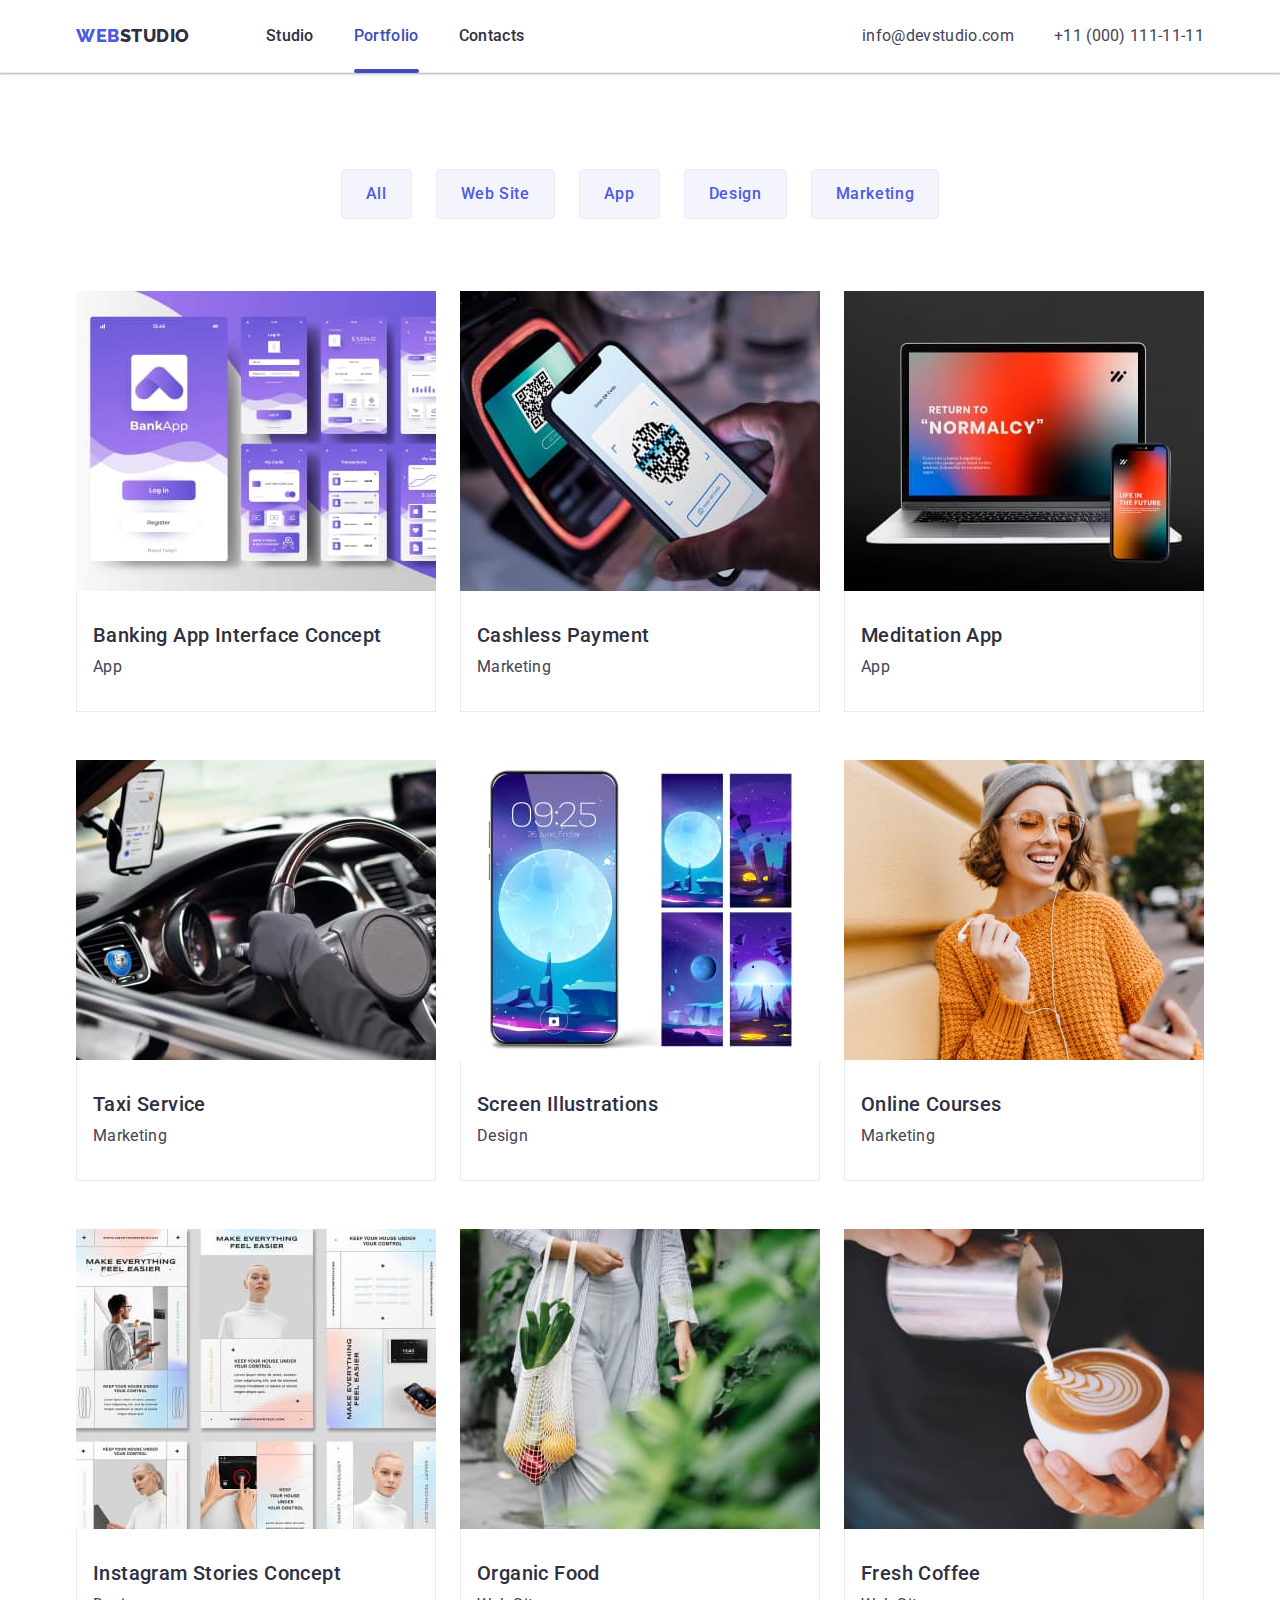
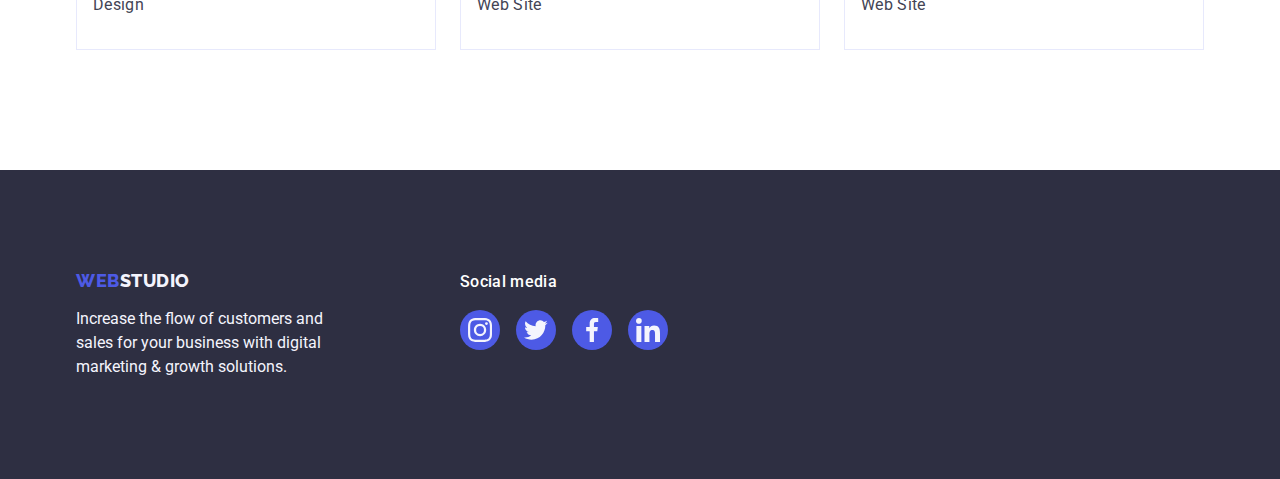
==== portfolio.html @ 282c5072 "Initial commit" ====
<!DOCTYPE html>
<html lang="en">
  <head>
    <meta charset="UTF-8" />
    <meta http-equiv="X-UA-Compatible" content="IE=edge" />
    <meta name="viewport" content="width=device-width, initial-scale=1.0" />
    <link
      href="https://fonts.googleapis.com/css2?family=Raleway:wght@800&family=Roboto:wght@400;500;700;900&display=swap"
      rel="stylesheet"
    />
    <link
      rel="stylesheet"
      href="https://cdnjs.cloudflare.com/ajax/libs/modern-normalize/1.0.0/modern-normalize.min.css"
    />
    <link rel="stylesheet" href="./css/styles.css" />

    <title>Document</title>
  </head>
  <body>
    <header class="page-header">
      <div class="container flex-container">
        <nav class="navigation">
          <a href="./index.html" class="logo link"
            >Web<span class="logo-second-part">Studio</span></a
          >
          <ul class="menu list">
            <li>
              <a class="menu-item link" href="./index.html">Studio</a>
            </li>
            <li>
              <a
                href="./portfolio.html"
                class="menu-item link menu-item-current-page"
                >Portfolio</a
              >
            </li>
            <li>
              <a href="" class="menu-item link">Contacts</a>
            </li>
          </ul>
        </nav>
        <address class="address">
          <ul class="address-list list">
            <li>
              <a href="mailto:info@devstudio.com" class="contacts link"
                >info@devstudio.com</a
              >
            </li>
            <li>
              <a href="tel:+110001111111" class="contacts link"
                >+11 (000) 111-11-11</a
              >
            </li>
          </ul>
        </address>
      </div>
    </header>

    <main>
      <!-- Filter -->
      <section class="section porfolio-section">
        <div class="container">
          <h1 hidden>Filter</h1>

          <ul class="list filter">
            <li class="filter-item">
              <button type="button" class="filter-button button">All</button>
            </li>
            <li>
              <button type="button" class="filter-button button">
                Web Site
              </button>
            </li>
            <li>
              <button type="button" class="filter-button button">App</button>
            </li>
            <li>
              <button type="button" class="filter-button button">Design</button>
            </li>
            <li>
              <button type="button" class="filter-button button">
                Marketing
              </button>
            </li>
          </ul>

          <!-- Portfolio cards -->

          <ul class="list portfolio-list">
            <li class="portfolio-list-item">
              <a href="" class="link portfolio-list-link">
                <div class="porfolio-image-container">
                  <img
                    src="./images/portfolio-example1.jpg"
                    alt="Banking App Interface Concept"
                    width="360"
                  />

                  <p class="card-overlay">
                    14 Stylish and User-Friendly App Design Concepts · Task
                    Manager App · Calorie Tracker App · Exotic Fruit Ecommerce
                    App · Cloud Storage App
                  </p>
                </div>

                <div class="portfolio-item-container">
                  <h2 class="paragraph-name portfolio-card-name">
                    Banking App Interface Concept
                  </h2>
                  <p class="paragraph-text portfolio-card-text">App</p>
                </div>
              </a>
            </li>

            <li class="portfolio-list-item">
              <a href="" class="link portfolio-list-link">
                <div class="porfolio-image-container">
                  <img
                    src="./images/portfolio-example2.jpg"
                    alt="Cashless Payment"
                    width="360"
                  />
                  <p class="card-overlay">
                    14 Stylish and User-Friendly App Design Concepts · Task
                    Manager App · Calorie Tracker App · Exotic Fruit Ecommerce
                    App · Cloud Storage App
                  </p>
                </div>

                <div class="portfolio-item-container">
                  <h2 class="paragraph-name portfolio-card-name">
                    Cashless Payment
                  </h2>
                  <p class="paragraph-text portfolio-card-text">Marketing</p>
                </div>
              </a>
            </li>

            <li class="portfolio-list-item">
              <a href="" class="link portfolio-list-link">
                <div class="porfolio-image-container">
                  <img
                    src="./images/portfolio-example3.jpg"
                    alt="Meditation App"
                    width="360"
                  />
                  <p class="card-overlay">
                    14 Stylish and User-Friendly App Design Concepts · Task
                    Manager App · Calorie Tracker App · Exotic Fruit Ecommerce
                    App · Cloud Storage App
                  </p>
                </div>

                <div class="portfolio-item-container">
                  <h2 class="paragraph-name portfolio-card-name">
                    Meditation App
                  </h2>
                  <p class="paragraph-text portfolio-card-text">App</p>
                </div></a
              >
            </li>

            <li class="portfolio-list-item">
              <a href="" class="link portfolio-list-link">
                <div class="porfolio-image-container">
                  <img
                    src="./images/portfolio-example4.jpg"
                    alt="Taxi Service"
                    width="360"
                  />

                  <p class="card-overlay">
                    14 Stylish and User-Friendly App Design Concepts · Task
                    Manager App · Calorie Tracker App · Exotic Fruit Ecommerce
                    App · Cloud Storage App
                  </p>
                </div>

                <div class="portfolio-item-container">
                  <h2 class="paragraph-name portfolio-card-name">
                    Taxi Service
                  </h2>
                  <p class="paragraph-text portfolio-card-text">Marketing</p>
                </div></a
              >
            </li>

            <li class="portfolio-list-item">
              <a href="" class="link portfolio-list-link">
                <div class="porfolio-image-container">
                  <img
                    src="./images/portfolio-example5.jpg"
                    alt="Screen Illustrations"
                    width="360"
                  />
                  <p class="card-overlay">
                    14 Stylish and User-Friendly App Design Concepts · Task
                    Manager App · Calorie Tracker App · Exotic Fruit Ecommerce
                    App · Cloud Storage App
                  </p>
                </div>
                <div class="portfolio-item-container">
                  <h2 class="paragraph-name portfolio-card-name">
                    Screen Illustrations
                  </h2>
                  <p class="paragraph-text portfolio-card-text">Design</p>
                </div></a
              >
            </li>

            <li class="portfolio-list-item">
              <a href="" class="link portfolio-list-link">
                <div class="porfolio-image-container">
                  <img
                    src="./images/portfolio-example6.jpg"
                    alt="Online Courses"
                    width="360"
                  />
                  <p class="card-overlay">
                    14 Stylish and User-Friendly App Design Concepts · Task
                    Manager App · Calorie Tracker App · Exotic Fruit Ecommerce
                    App · Cloud Storage App
                  </p>
                </div>
                <div class="portfolio-item-container">
                  <h2 class="paragraph-name portfolio-card-name">
                    Online Courses
                  </h2>
                  <p class="paragraph-text portfolio-card-text">Marketing</p>
                </div></a
              >
            </li>

            <li class="portfolio-list-item">
              <a href="" class="link portfolio-list-link">
                <div class="porfolio-image-container">
                  <img
                    src="./images/portfolio-example7.jpg"
                    alt="Instagram Stories Concept"
                    width="360"
                  />
                  <p class="card-overlay">
                    14 Stylish and User-Friendly App Design Concepts · Task
                    Manager App · Calorie Tracker App · Exotic Fruit Ecommerce
                    App · Cloud Storage App
                  </p>
                </div>
                <div class="portfolio-item-container">
                  <h2 class="paragraph-name portfolio-card-name">
                    Instagram Stories Concept
                  </h2>
                  <p class="paragraph-text portfolio-card-text">Design</p>
                </div></a
              >
            </li>

            <li class="portfolio-list-item">
              <a href="" class="link portfolio-list-link">
                <div class="porfolio-image-container">
                  <img
                    src="./images/portfolio-example8.jpg"
                    alt="Organic Food"
                    width="360"
                  />
                  <p class="card-overlay">
                    14 Stylish and User-Friendly App Design Concepts · Task
                    Manager App · Calorie Tracker App · Exotic Fruit Ecommerce
                    App · Cloud Storage App
                  </p>
                </div>
                <div class="portfolio-item-container">
                  <h2 class="paragraph-name portfolio-card-name">
                    Organic Food
                  </h2>
                  <p class="paragraph-text portfolio-card-text">Web Site</p>
                </div></a
              >
            </li>

            <li class="portfolio-list-item">
              <a href="" class="link portfolio-list-link">
                <div class="porfolio-image-container">
                  <img
                    src="./images/portfolio-example9.jpg"
                    alt="Fresh Coffee"
                    width="360"
                  />
                  <p class="card-overlay">
                    14 Stylish and User-Friendly App Design Concepts · Task
                    Manager App · Calorie Tracker App · Exotic Fruit Ecommerce
                    App · Cloud Storage App
                  </p>
                </div>
                <div class="portfolio-item-container">
                  <h2 class="paragraph-name portfolio-card-name">
                    Fresh Coffee
                  </h2>
                  <p class="paragraph-text portfolio-card-text">Web Site</p>
                </div></a
              >
            </li>
          </ul>
        </div>
      </section>
    </main>
    <!-- Footer -->
    <footer class="footer">
      <div class="container footer-container">
        <div class="footer-logo-container">
          <a href="./index.html" class="logo footer-logo link"
            >Web<span class="logo-second-part-footer">Studio</span></a
          >
          <p class="footer-text">
            Increase the flow of customers and sales for your business with
            digital marketing & growth solutions.
          </p>
        </div>
        <div class="footer-social-media-container">
          <p class="footer-social-media-header">Social media</p>
          <ul class="footer-social-media-list list">
            <li class="footer-social-media-item">
              <a class="footer-social-media-link" href="/">
                <svg class="footer-icon" width="24" height="24">
                  <use href="./images/icons.svg#icon-instagram"></use>
                </svg>
              </a>
            </li>

            <li class="footer-social-media-item">
              <a class="footer-social-media-link" href="/">
                <svg class="footer-icon" width="24" height="24">
                  <use href="./images/icons.svg#icon-twitter"></use>
                </svg>
              </a>
            </li>

            <li class="footer-social-media-item">
              <a class="footer-social-media-link" href="/">
                <svg class="footer-icon" width="24" height="24">
                  <use href="./images/icons.svg#icon-facebook"></use>
                </svg>
              </a>
            </li>

            <li class="footer-social-media-item">
              <a class="footer-social-media-link" href="/">
                <svg class="footer-icon" width="24" height="24">
                  <use href="./images/icons.svg#icon-linkedin"></use>
                </svg>
              </a>
            </li>
          </ul>
        </div>
      </div>
    </footer>
  </body>
</html>
---- css/styles.css ----
/* General */

:root {
  --white-color: #ffffff;
  --hover-color: #404bbf;
  --main-color: #2e2f42;
  --paragraph-color: #434455;
  --brand-color: #4d5ae5;
  --light-color: #f4f4fd;
  --border-color: #e7e9fc;
  --icons-color: #8e8f99;
}

body {
  font-family: 'Roboto', sans-serif;
  color: var(--paragraph-color);
  background-color: var(--white-color);
}

.list {
  list-style: none;
}

ul,
h1,
h2,
h3,
h4,
p {
  margin: 0;
  padding: 0;
}

img {
  display: block;
}

.container {
  width: 1158px;
  margin-right: auto;
  margin-left: auto;
  padding: 0 15px;
}

.flex-container {
  display: flex;
  justify-content: space-between;
  align-content: center;
}

.section {
  padding-bottom: 120px;
}

.link {
  text-decoration: none;
  display: inline-block;
}

/* index.html page */

/* header */

.page-header {
  border-bottom: 1px solid var(--border-color);
  box-shadow: 0px 2px 1px rgba(46, 47, 66, 0.08),
    0px 1px 1px rgba(46, 47, 66, 0.16), 0px 1px 6px rgba(46, 47, 66, 0.08);
}

.navigation {
  display: flex;
  align-items: center;
}

.menu {
  display: flex;
  justify-content: space-between;
  align-content: center;

  gap: 40px;
}

.address-list {
  display: flex;
  gap: 40px;
  justify-content: space-between;
}

.logo {
  margin-right: 76px;
  font-family: 'Raleway', sans-serif;
  font-weight: 800;
  font-size: 18px;
  color: var(--brand-color);
  text-transform: uppercase;
  line-height: 1.17;
  letter-spacing: 0.03em;
}

.logo-second-part {
  color: var(--main-color);
}

.menu-item {
  padding-top: 24px;
  padding-bottom: 24px;
  color: var(--main-color);
  font-weight: 500;
  line-height: 1.5;
  letter-spacing: 0.02em;
  transition-property: color;
  transition-duration: 250ms;
  transition-timing-function: cubic-bezier(0.4, 0, 0.2, 1);
}

.menu-item-current-page {
  position: relative;
  color: var(--hover-color);
}

.menu-item-current-page::after {
  content: '';
  display: block;
  width: 100%;
  height: 4px;
  border-radius: 2px;
  background-color: var(--hover-color);
  position: absolute;
  bottom: -1px;
}

/* .menu-item:hover::after {
  content: '';
  display: block;
  width: 100%;
  height: 4px;
  border-radius: 2px;
  background-color: var(--hover-color);
  position: absolute;
  bottom: -1px;
  opacity: 1;

} */

.address {
  font-style: normal;
}

.contacts {
  padding-top: 24px;
  padding-bottom: 24px;
  color: var(--paragraph-color);
  text-decoration: none;
  font-style: normal;
  line-height: 1.5;
  letter-spacing: 0.02em;
  transition-property: color;
  transition-duration: 250ms;
  transition-timing-function: cubic-bezier(0.4, 0, 0.2, 1);
}

.contacts:hover,
.contacts:focus,
.menu-item:hover,
.menu-item:focus {
  color: var(--hover-color);
}

/* hero */
.hero {
  max-width: 1440px;
  height: 600px;
  margin-left: auto;
  margin-right: auto;
  padding-bottom: 188px;
  padding-top: 188px;
  background-color: var(--main-color);
  background-image: linear-gradient(
      rgba(46, 47, 66, 0.7),
      rgba(46, 47, 66, 0.7)
    ),
    url('../images/hero.jpg');
  background-repeat: no-repeat;
  background-size: cover;
  background-position: center;
}

.main-heading {
  margin-bottom: 64px;
  font-size: 56px;
  line-height: 1.07;
  color: var(--white-color);
  text-align: center;
  max-width: 496px;
  margin-left: auto;
  margin-right: auto;
  letter-spacing: 0.02em;
}

.button {
  cursor: pointer;
  font-weight: 500;
  line-height: 1.5;
  font-family: 'Roboto', sans-serif;
  font-size: 16px;
  letter-spacing: 0.04em;
}

.main-modal-button {
  display: block;
  margin-left: auto;
  margin-right: auto;
  min-width: 169px;
  height: 56px;
  border: none;
  gap: 10px;
  box-shadow: 0px 4px 4px rgba(0, 0, 0, 0.15);
  border-radius: 4px;

  background-color: var(--brand-color);
  color: var(--white-color);
  transition-property: background-color;
  transition-duration: 250ms;
  transition-timing-function: cubic-bezier(0.4, 0, 0.2, 1);
}

.main-modal-button:hover,
.main-modal-button:focus {
  background-color: var(--hover-color);
}

/* features */

.feature-section {
  padding-top: 120px;
}

.features-list-item-name {
  margin-bottom: 8px;
}

.features-list {
  display: flex;
  justify-content: space-between;
  gap: 24px;
}

.features-list-item {
  width: calc((100% - 72px) / 4);
}

.feature-icon-container {
  display: block;
  height: 112px;
  display: flex;
  justify-content: center;
  align-items: center;
  margin-bottom: 8px;
  /* padding: 24px 100px; */
  border-radius: 4px;
  background-color: var(--light-color);
}

/* .features-list-item::before {
  content: '';
  display: block;
  height: 112px;
  background-size: 64px;
  background-repeat: no-repeat;
  background-position: center;
  background-color: var(--light-color);
}

.features-list-item:nth-child(1)::before {
  background-image: url('../images/svg/features-antenna.svg');
}

.features-list-item:nth-child(2)::before {
  background-image: url('../images/svg/features-clock.svg');
}

.features-list-item:nth-child(3)::before {
  background-image: url('../images/svg/features-diagram.svg');
}

.features-list-item:nth-child(4)::before {
  background-image: url('../images/svg/features-astronaut.svg');
} */

.paragraph-name {
  color: var(--main-color);
  font-weight: 500;
  font-size: 20px;
  line-height: 1.2;
  letter-spacing: 0.02em;
}

.paragraph-text {
  line-height: 1.5;
  letter-spacing: 0.02em;
  color: var(--paragraph-color);
}

/* project examples */

.section-title {
  margin-bottom: 72px;
  font-size: 36px;
  line-height: 1.1;
  text-align: center;
  text-transform: capitalize;
  color: var(--main-color);
  letter-spacing: 0.02em;
}

.project-example-list-item {
  width: calc((100% - 48px) / 3);
}

/* team section */

.team-section {
  padding-top: 120px;
  background-color: var(--light-color);
}

.project-example-list,
.team-list {
  display: flex;
  justify-content: center;
  gap: 24px;
}

.team-list-item {
  width: calc((100% - 72px) / 4);
  background-color: var(--white-color);
  box-shadow: 0px 1px 6px rgba(46, 47, 66, 0.08),
    0px 1px 1px rgba(46, 47, 66, 0.16), 0px 2px 1px rgba(46, 47, 66, 0.08);
  border-radius: 0px 0px 4px 4px;
}

.team-list-item-container {
  padding: 32px 0;
}

.team-member-name {
  text-align: center;
  margin-bottom: 8px;
}

.team-list-item-text {
  text-align: center;
  margin-bottom: 8px;
}

.team-social-media-list {
  display: flex;
  justify-content: center;
  gap: 24px;
}

.team-social-media-item {
  width: 40px;
  height: 40px;
}

.team-social-media-link {
  background-color: var(--brand-color);
  border-radius: 50%;
  width: 100%;
  height: 100%;
  padding: 12px;
  display: block;
  display: flex;
  align-items: center;
  justify-content: center;
  transition-property: background-color;
  transition-duration: 250ms;
  transition-timing-function: cubic-bezier(0.4, 0, 0.2, 1);
}

.team-social-media-link:hover,
.team-social-media-link:focus {
  background-color: var(--hover-color);
}

.team-social-media-icon {
  fill: var(--light-color);
}

/* Customers */
.customers-section {
  padding-top: 120px;
}

.customers-list {
  display: flex;
  gap: 24px;
}

.customers-list-item {
  width: calc((100% - 120px) / 6);
  height: 88px;
}

.customers-list-link:hover,
.customers-list-link:focus {
  border-color: var(--hover-color);
  color: var(--hover-color);
}

.customer-icon:hover,
.customer-icon:focus {
  /* fill: currentColor; */
}

.customers-list-link {
  width: 100%;
  height: 100%;
  color: var(--icons-color);
  border: 1px solid var(--icons-color);
  border-radius: 4px;
  display: flex;
  justify-content: center;
  align-items: center;
  transition: border-color 250ms cubic-bezier(0.4, 0, 0.2, 1),
    color 250ms cubic-bezier(0.4, 0, 0.2, 1);
}
.customer-icon {
  /* fill: var(--icons-color); */
  fill: currentColor;
}
/* footer */

.footer {
  padding-top: 100px;
  padding-bottom: 100px;
  background-color: var(--main-color);
}

.footer-container {
  display: flex;
  align-items: baseline;
}

.footer-logo-container {
  margin-right: 120px;
}
.footer-logo {
  margin-bottom: 16px;
}
.logo-second-part-footer {
  color: var(--light-color);
}
.footer-text {
  width: 264px;
  color: var(--light-color);
  line-height: 1.5;
}

.footer-social-media-container {
  width: 208px;
}
.footer-social-media-header {
  margin-bottom: 16px;
  font-family: 'Roboto';
  font-weight: 500;
  font-size: 16px;
  line-height: 1.5;
  letter-spacing: 0.02em;
  color: var(--white-color);
}
.footer-social-media-list {
  display: flex;
  gap: 16px;
}

.footer-social-media-item {
  width: 40px;
  height: 40px;
}

.footer-social-media-link {
  background-color: var(--brand-color);
  border-radius: 50%;
  width: 100%;
  height: 100%;
  padding: 8px;
  /* display: block; */
  display: flex;
  justify-content: center;
  align-items: center;
  transition-property: background-color;
  transition-duration: 250ms;
  transition-timing-function: cubic-bezier(0.4, 0, 0.2, 1);
}

.footer-social-media-link:hover,
.footer-social-media-link:focus {
  background-color: #31d0aa;
}

.footer-icon {
  fill: #f4f4fd;
}

/* portfolio page */

.porfolio-section {
  padding-top: 96px;
}
/* filter */

.filter {
  display: flex;
  justify-content: center;
  gap: 24px;
  margin-bottom: 72px;
}

.filter-button {
  background-color: var(--light-color);
  color: var(--brand-color);
  padding: 12px 24px;
  border: 1px solid var(--border-color);
  border-radius: 4px;
  transition: color 250ms cubic-bezier(0.4, 0, 0.2, 1),
    background-color 250ms cubic-bezier(0.4, 0, 0.2, 1),
    border-color 250ms cubic-bezier(0.4, 0, 0.2, 1),
    box-shadow 250ms cubic-bezier(0.4, 0, 0.2, 1);
}

.filter-button:hover,
.filter-button:focus {
  background-color: var(--hover-color);
  color: var(--white-color);
  border: 1px solid transparent;
  box-shadow: 0px 3px 1px rgba(0, 0, 0, 0.1), 0px 2px 1px rgba(0, 0, 0, 0.08),
    0px 2px 2px rgba(0, 0, 0, 0.12);
}

/* portfolio cards */

.portfolio-list {
  display: flex;
  gap: 48px 24px;
  flex-wrap: wrap;
}

.portfolio-list-item {
  width: calc((100% - 48px) / 3);
  background: var(--white-color);
}
.portfolio-list-link {
  display: block;
  transition: box-shadow 250ms cubic-bezier(0.4, 0, 0.2, 1);
}

.portfolio-list-link:hover,
.portfolio-list-link:focus {
  box-shadow: 0px 1px 6px rgba(46, 47, 66, 0.08),
    0px 1px 1px rgba(46, 47, 66, 0.16), 0px 2px 1px rgba(46, 47, 66, 0.08);
}

.porfolio-image-container {
  position: relative;
  overflow: hidden;
}

.card-overlay {
  position: absolute;
  background-color: var(--brand-color);
  width: 100%;
  height: 100%;
  top: 0;
  left: 0;
  transform: translateY(100%);
  padding: 40px 32px;
  font-family: 'Roboto', sans-serif;
  line-height: 1.5;
  letter-spacing: 0.02em;
  color: var(--light-color);
  transition: transform 250ms cubic-bezier(0.4, 0, 0.2, 1);
}

.portfolio-list-link:hover .card-overlay,
.portfolio-list-link:focus .card-overlay {
  transform: translateY(0);
}

/* .porfolio-image::before {
  content: "";
  display: inline-block;
  position: absolute;
  background-color: var(--brand-color);
  width: 100%;
  height: 100%;
  opacity: 0;
}

.portfolio-list-item:hover .porfolio-image::before,
.portfolio-list-item:focus .porfolio-image::before {
  opacity: 1;
} */

.portfolio-item-container {
  padding: 32px 16px;
  border: 1px solid var(--border-color);
  border-top: none;
}

.portfolio-card-name {
  margin-bottom: 8px;
}

/* Modal */
.backdrop {
  position: fixed;
  top: 0;
  left: 0;
  width: 100%;
  height: 100%;
  background-color: rgba(46, 47, 66, 0.4);
  transition: opacity 250ms cubic-bezier(0.4, 0, 0.2, 1),
    visibility 250ms cubic-bezier(0.4, 0, 0.2, 1);
}

.backdrop.is-hidden {
  opacity: 0;
  pointer-events: none;
  visibility: hidden;
}

.backdrop.is-hidden > .modal {
  transform: translate(-50%, -50%) scale(0);
}

.modal {
  position: absolute;
  top: 50%;
  left: 50%;
  transform: translate(-50%, -50%) scale(1);
  width: 408px;
  min-height: 576px;

  background-color: #fcfcfc;
  box-shadow: 0px 1px 1px rgba(0, 0, 0, 0.14), 0px 1px 3px rgba(0, 0, 0, 0.12),
    0px 2px 1px rgba(0, 0, 0, 0.2);
  border-radius: 4px;
  transition: transform 250ms cubic-bezier(0.4, 0, 0.2, 1);
}

.modal-button {
  position: absolute;
  top: 24px;
  right: 24px;
  display: flex;
  justify-content: center;
  align-items: center;
  margin-left: auto;
  width: 24px;
  height: 24px;
  padding: 0;
  border: 1px solid rgba(0, 0, 0, 0.1);
  border-radius: 50%;
  background-color: var(--border-color);
  transition: background-color 250ms cubic-bezier(0.4, 0, 0.2, 1),
    border 250ms cubic-bezier(0.4, 0, 0.2, 1);
}

.modal-button:hover,
.modal-button:focus {
  border: none;
  background-color: var(--hover-color);
}

.modal-button:hover .modal-close-sign,
.modal-button:focus .modal-close-sign {
  fill: var(--white-color);
}

.modal-close-sign {
  fill: var(--main-color);
  transition: fill 250ms cubic-bezier(0.4, 0, 0.2, 1);
}
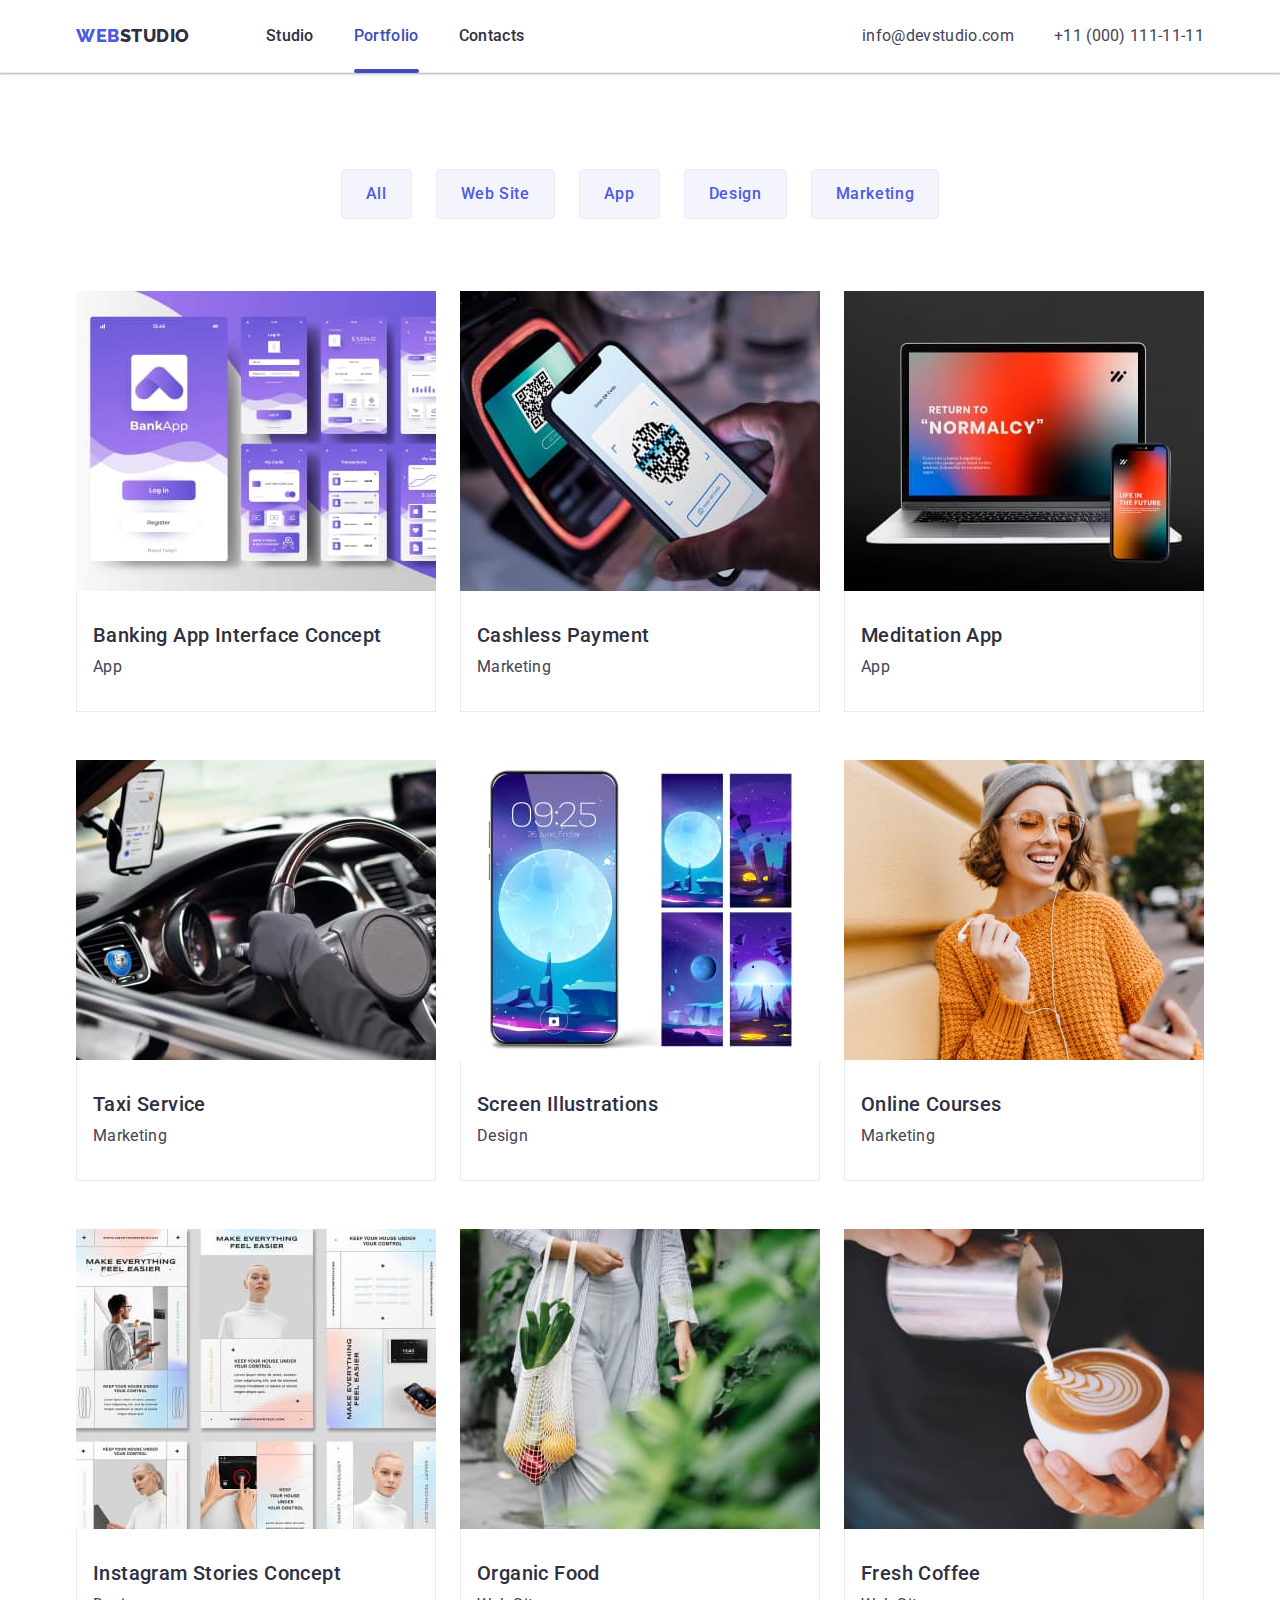
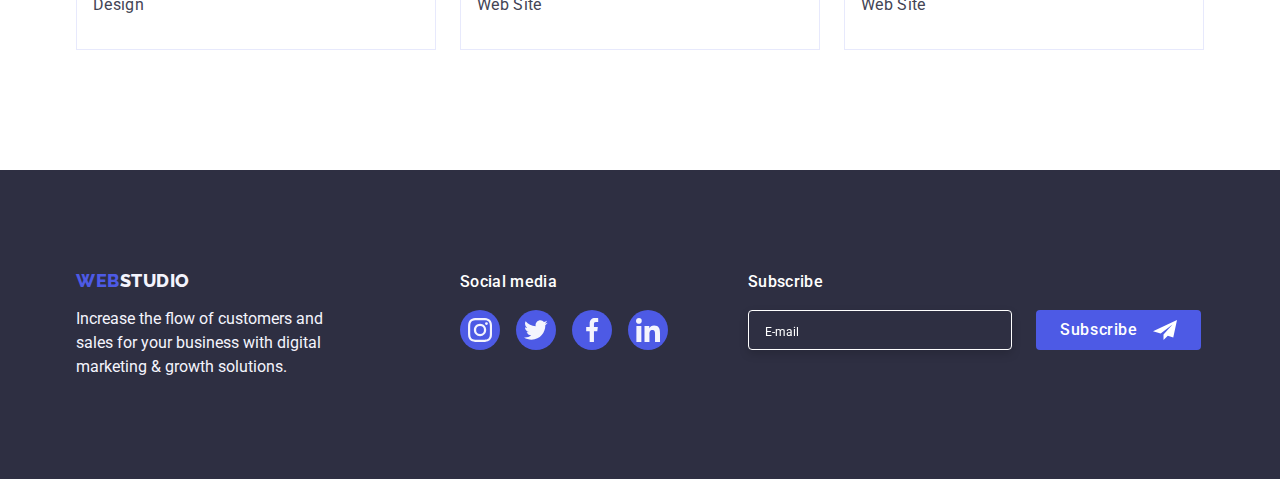
==== commit 0c481863: "homework6" ====
--- a/portfolio.html
+++ b/portfolio.html
@@ -351,6 +351,25 @@
             </li>
           </ul>
         </div>
+        <div class="footer-subscribe-container">
+          <p class="footer-social-media-header">Subscribe</p>
+
+          <form class="subscribe-form">
+            <input
+              class="footer-email-input"
+              type="email"
+              name="email"
+              placeholder="E-mail"
+              id="email-field"
+            />
+            <button class="button subscribe-button" type="submit">
+              Subscribe
+              <svg class="subscribe-icon" width="24" height="24">
+                <use href="./images/icons.svg#icon-subscribe"></use>
+              </svg>
+            </button>
+          </form>
+        </div>
       </div>
     </footer>
   </body>
--- a/css/styles.css
+++ b/css/styles.css
@@ -460,6 +460,7 @@
 
 .footer-social-media-container {
   width: 208px;
+  margin-right: 80px;
 }
 .footer-social-media-header {
   margin-bottom: 16px;
@@ -502,6 +503,53 @@
 
 .footer-icon {
   fill: #f4f4fd;
+}
+
+/* Footer subscribe  */
+.subscribe-form {
+  display: flex;
+}
+.footer-email-input {
+  padding: 8px 16px;
+  margin-right: 24px;
+  width: 264px;
+  height: 40px;
+  border: 1px solid #ffffff;
+  filter: drop-shadow(0px 4px 4px rgba(0, 0, 0, 0.15));
+  border-radius: 4px;
+  background-color: var(--main-color);
+  color: var(--white-color);
+}
+
+.footer-email-input::placeholder {
+  color: var(--white-color);
+  font-family: 'Roboto';
+  font-style: normal;
+  font-size: 12px;
+  line-height: 2;
+}
+
+.subscribe-button {
+  display: flex;
+  justify-content: center;
+  align-items: center;
+  padding: 8px 24px;
+  background-color: var(--brand-color);
+  border: none;
+  border-radius: 4px;
+  min-width: 165px;
+  height: 40px;
+  font-weight: 500;
+  color: var(--white-color);
+  transition: background-color 250ms cubic-bezier(0.4, 0, 0.2, 1);
+}
+
+.subscribe-button:hover,
+.subscribe-button:focus {
+  background-color: var(--hover-color);
+}
+.subscribe-icon {
+  margin-left: auto;
 }
 
 /* portfolio page */
@@ -641,7 +689,7 @@
   left: 50%;
   transform: translate(-50%, -50%) scale(1);
   width: 408px;
-  min-height: 576px;
+  /* min-height: 576px; */
 
   background-color: #fcfcfc;
   box-shadow: 0px 1px 1px rgba(0, 0, 0, 0.14), 0px 1px 3px rgba(0, 0, 0, 0.12),
@@ -650,7 +698,7 @@
   transition: transform 250ms cubic-bezier(0.4, 0, 0.2, 1);
 }
 
-.modal-button {
+.modal-close-button {
   position: absolute;
   top: 24px;
   right: 24px;
@@ -668,14 +716,14 @@
     border 250ms cubic-bezier(0.4, 0, 0.2, 1);
 }
 
-.modal-button:hover,
-.modal-button:focus {
+.modal-close-button:hover,
+.modal-close-button:focus {
   border: none;
   background-color: var(--hover-color);
 }
 
-.modal-button:hover .modal-close-sign,
-.modal-button:focus .modal-close-sign {
+.modal-close-button:hover .modal-close-sign,
+.modal-close-button:focus .modal-close-sign {
   fill: var(--white-color);
 }
 
@@ -683,3 +731,173 @@
   fill: var(--main-color);
   transition: fill 250ms cubic-bezier(0.4, 0, 0.2, 1);
 }
+
+.modal-container {
+  padding-top: 72px;
+  padding-left: 24px;
+  padding-right: 24px;
+  padding-bottom: 24px;
+}
+
+.modal-form {
+  display: flex;
+  flex-direction: column;
+  align-items: center;
+}
+
+.form-name {
+  margin-bottom: 16px;
+  font-family: 'Roboto', sans-serif;
+  font-weight: 500;
+  line-height: 2;
+  text-align: center;
+  letter-spacing: 0.02em;
+  color: var(--main-color);
+}
+
+.form-field-container {
+  display: flex;
+  flex-direction: column;
+  gap: 4px;
+}
+
+.form-field-container,
+.terms-field-container {
+  width: 100%;
+}
+.input-container {
+  position: relative;
+}
+.input-icon {
+  position: absolute;
+  left: 16px;
+  top: 50%;
+  transform: translateY(-50%);
+  fill: var(--main-color);
+  transition: fill 250ms cubic-bezier(0.4, 0, 0.2, 1);
+}
+
+.textarea {
+  min-height: 120px;
+  resize: vertical;
+  padding-left: 16px;
+  padding-right: 16px;
+}
+
+.terms-field-container {
+  margin-top: 16px;
+  margin-bottom: 24px;
+}
+
+.privacy-policy-link {
+  color: var(--brand-color);
+  text-decoration: underline;
+}
+
+.modal-form-label {
+  font-family: 'Roboto', sans-serif;
+  font-size: 12px;
+  line-height: 1, 17;
+  letter-spacing: 0.04em;
+  color: var(--icons-color);
+}
+
+.modal-form-input::placeholder {
+  font-family: 'Roboto';
+  font-size: 12px;
+  line-height: 1.67;
+  letter-spacing: 0.04em;
+  color: rgba(46, 47, 66, 0.4);
+}
+
+.modal-form-input {
+  width: 100%;
+  background: #fcfcfc;
+  border: 1px solid rgba(46, 47, 66, 0.4);
+  border-radius: 4px;
+  padding-top: 8px;
+  padding-bottom: 8px;
+  outline: none;
+  transition: border 250ms cubic-bezier(0.4, 0, 0.2, 1);
+}
+
+.form-field-container:nth-child(-n + 3) {
+  margin-bottom: 8px;
+}
+
+.form-field-container:nth-child(-n + 3) .modal-form-input {
+  height: 40px;
+  padding-left: 38px;
+}
+
+.modal-form-input:focus {
+  border: 1px solid var(--brand-color);
+}
+
+.form-field-container:focus-within .input-icon {
+  fill: var(--brand-color);
+}
+
+/* .modal-form-input:focus + .input-icon {
+  fill: var(--brand-color);
+} */
+
+/* Checkbox */
+
+.checkbox-label {
+  display: flex;
+  align-items: center;
+}
+
+.checkbox {
+  appearance: none;
+  position: absolute;
+}
+
+.custom-checkbox {
+  margin-right: 8px;
+  padding: 3px 2px;
+  display: flex;
+  justify-content: center;
+  align-items: center;
+  width: 16px;
+  height: 16px;
+  border: 1px solid rgba(46, 47, 66, 0.4);
+  border-radius: 2px;
+  color: #ffffff;
+}
+
+.check-icon {
+  fill: currentColor;
+  display: inline-block;
+}
+
+.checkbox:checked + .custom-checkbox {
+  background-color: var(--hover-color);
+  border: 1px solid var(--hover-color);
+  color: var(--light-color);
+}
+
+.form-send-button {
+  /* margin-left: auto;
+  margin-right: auto; */
+  display: flex;
+  justify-content: center;
+  align-items: center;
+  width: 169px;
+  height: 56px;
+
+  background-color: var(--brand-color);
+  box-shadow: 0px 4px 4px rgba(0, 0, 0, 0.15);
+  border-radius: 4px;
+  border: none;
+
+  font-weight: 500;
+  color: var(--white-color);
+  transition: background-color 250ms cubic-bezier(0.4, 0, 0.2, 1);
+}
+
+.form-send-button:hover,
+.form-send-button:focus {
+  background-color: var(--hover-color);
+}
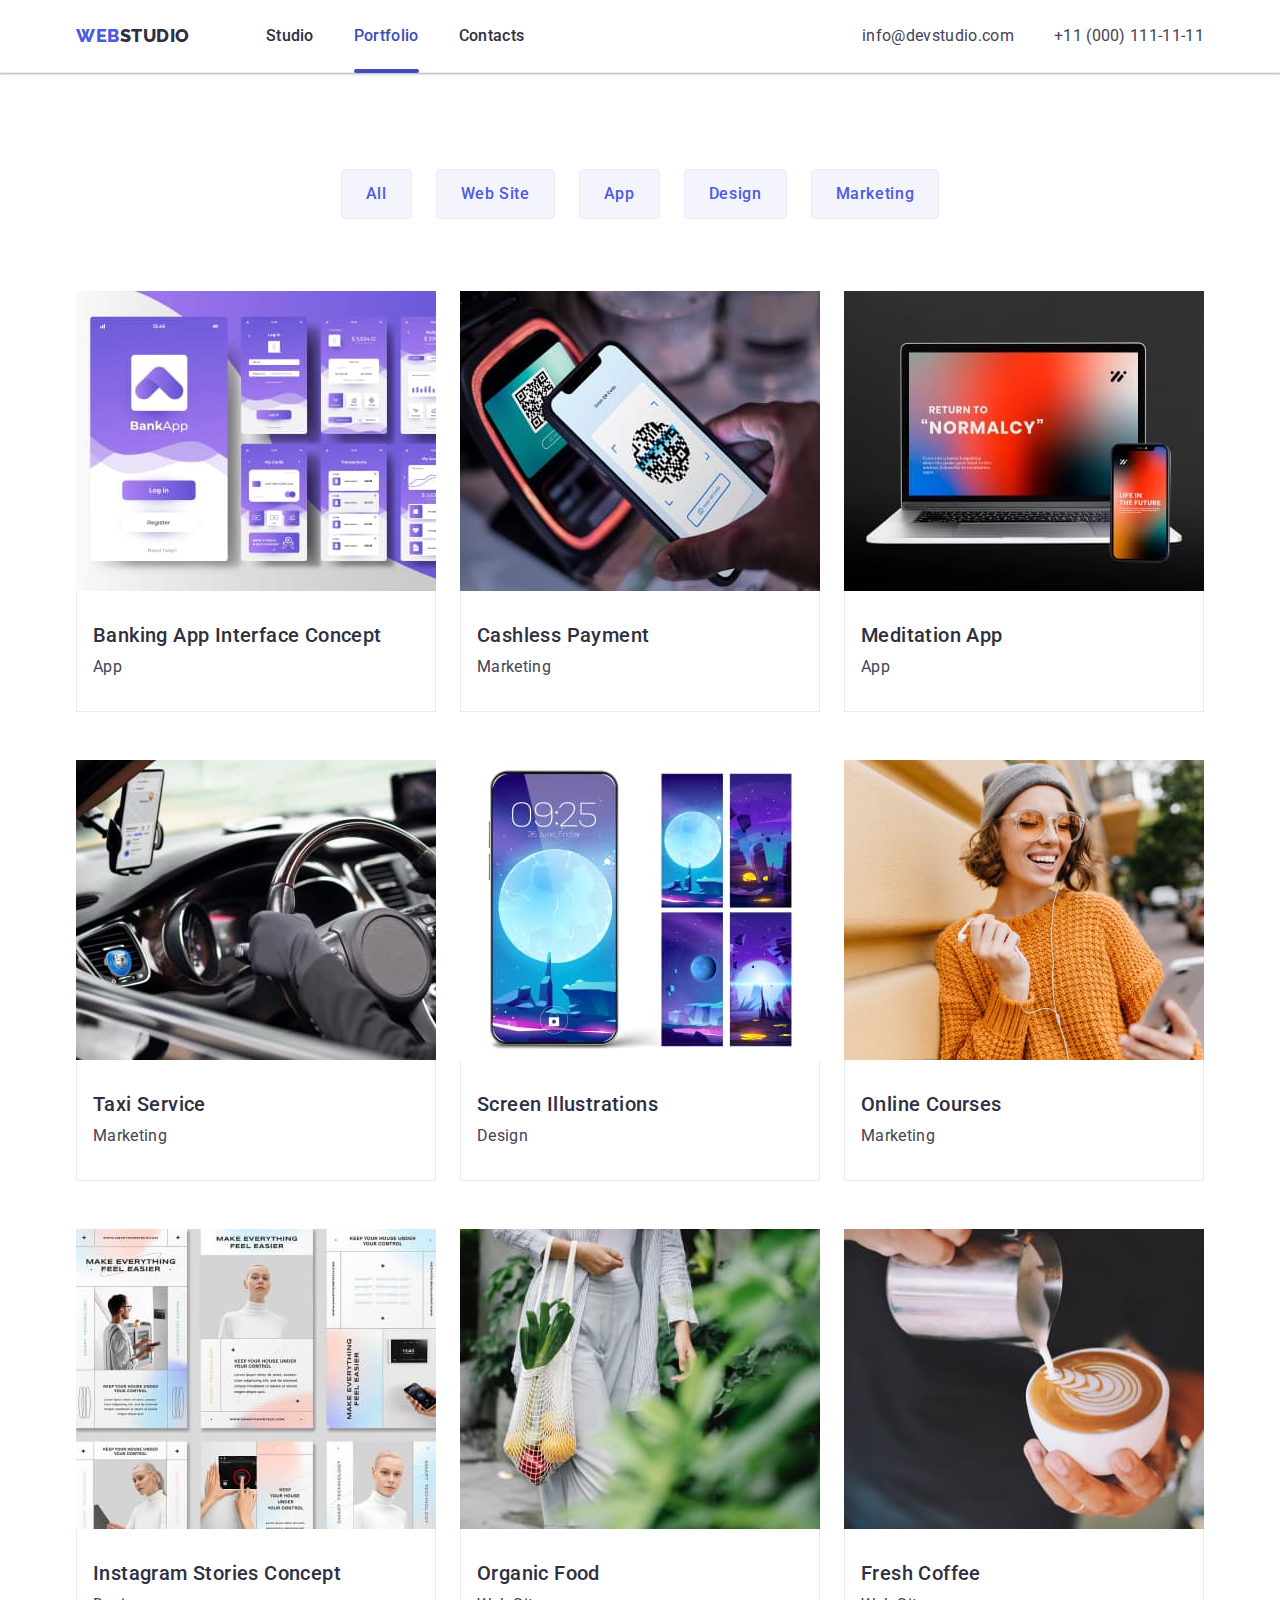
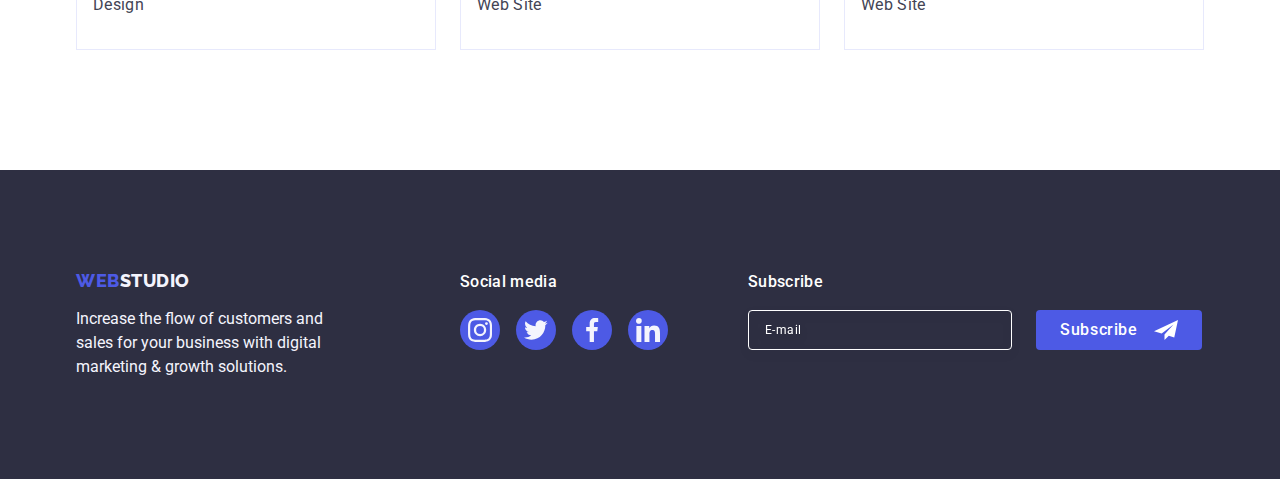
==== commit c6c34d3c: "updated footer" ====
--- a/portfolio.html
+++ b/portfolio.html
@@ -355,13 +355,14 @@
           <p class="footer-social-media-header">Subscribe</p>
 
           <form class="subscribe-form">
-            <input
-              class="footer-email-input"
-              type="email"
-              name="email"
-              placeholder="E-mail"
-              id="email-field"
-            />
+            <label class="footer-email-label">
+              <input
+                class="footer-email-input"
+                type="email"
+                name="email"
+                placeholder="E-mail"
+              />
+            </label>
             <button class="button subscribe-button" type="submit">
               Subscribe
               <svg class="subscribe-icon" width="24" height="24">
--- a/css/styles.css
+++ b/css/styles.css
@@ -509,16 +509,22 @@
 .subscribe-form {
   display: flex;
 }
+
+.footer-email-label {
+  margin-right: 24px;
+}
 .footer-email-input {
   padding: 8px 16px;
-  margin-right: 24px;
   width: 264px;
   height: 40px;
   border: 1px solid #ffffff;
   filter: drop-shadow(0px 4px 4px rgba(0, 0, 0, 0.15));
   border-radius: 4px;
-  background-color: var(--main-color);
+  background-color: transparent;
   color: var(--white-color);
+  font-size: 12px;
+  line-height: 1.5;
+  letter-spacing: 0.04em;
 }
 
 .footer-email-input::placeholder {
@@ -549,7 +555,7 @@
   background-color: var(--hover-color);
 }
 .subscribe-icon {
-  margin-left: auto;
+  margin-left: 16px;
 }
 
 /* portfolio page */
@@ -689,6 +695,10 @@
   left: 50%;
   transform: translate(-50%, -50%) scale(1);
   width: 408px;
+  padding-top: 72px;
+  padding-left: 24px;
+  padding-right: 24px;
+  padding-bottom: 24px;
   /* min-height: 576px; */
 
   background-color: #fcfcfc;
@@ -732,13 +742,6 @@
   transition: fill 250ms cubic-bezier(0.4, 0, 0.2, 1);
 }
 
-.modal-container {
-  padding-top: 72px;
-  padding-left: 24px;
-  padding-right: 24px;
-  padding-bottom: 24px;
-}
-
 .modal-form {
   display: flex;
   flex-direction: column;
